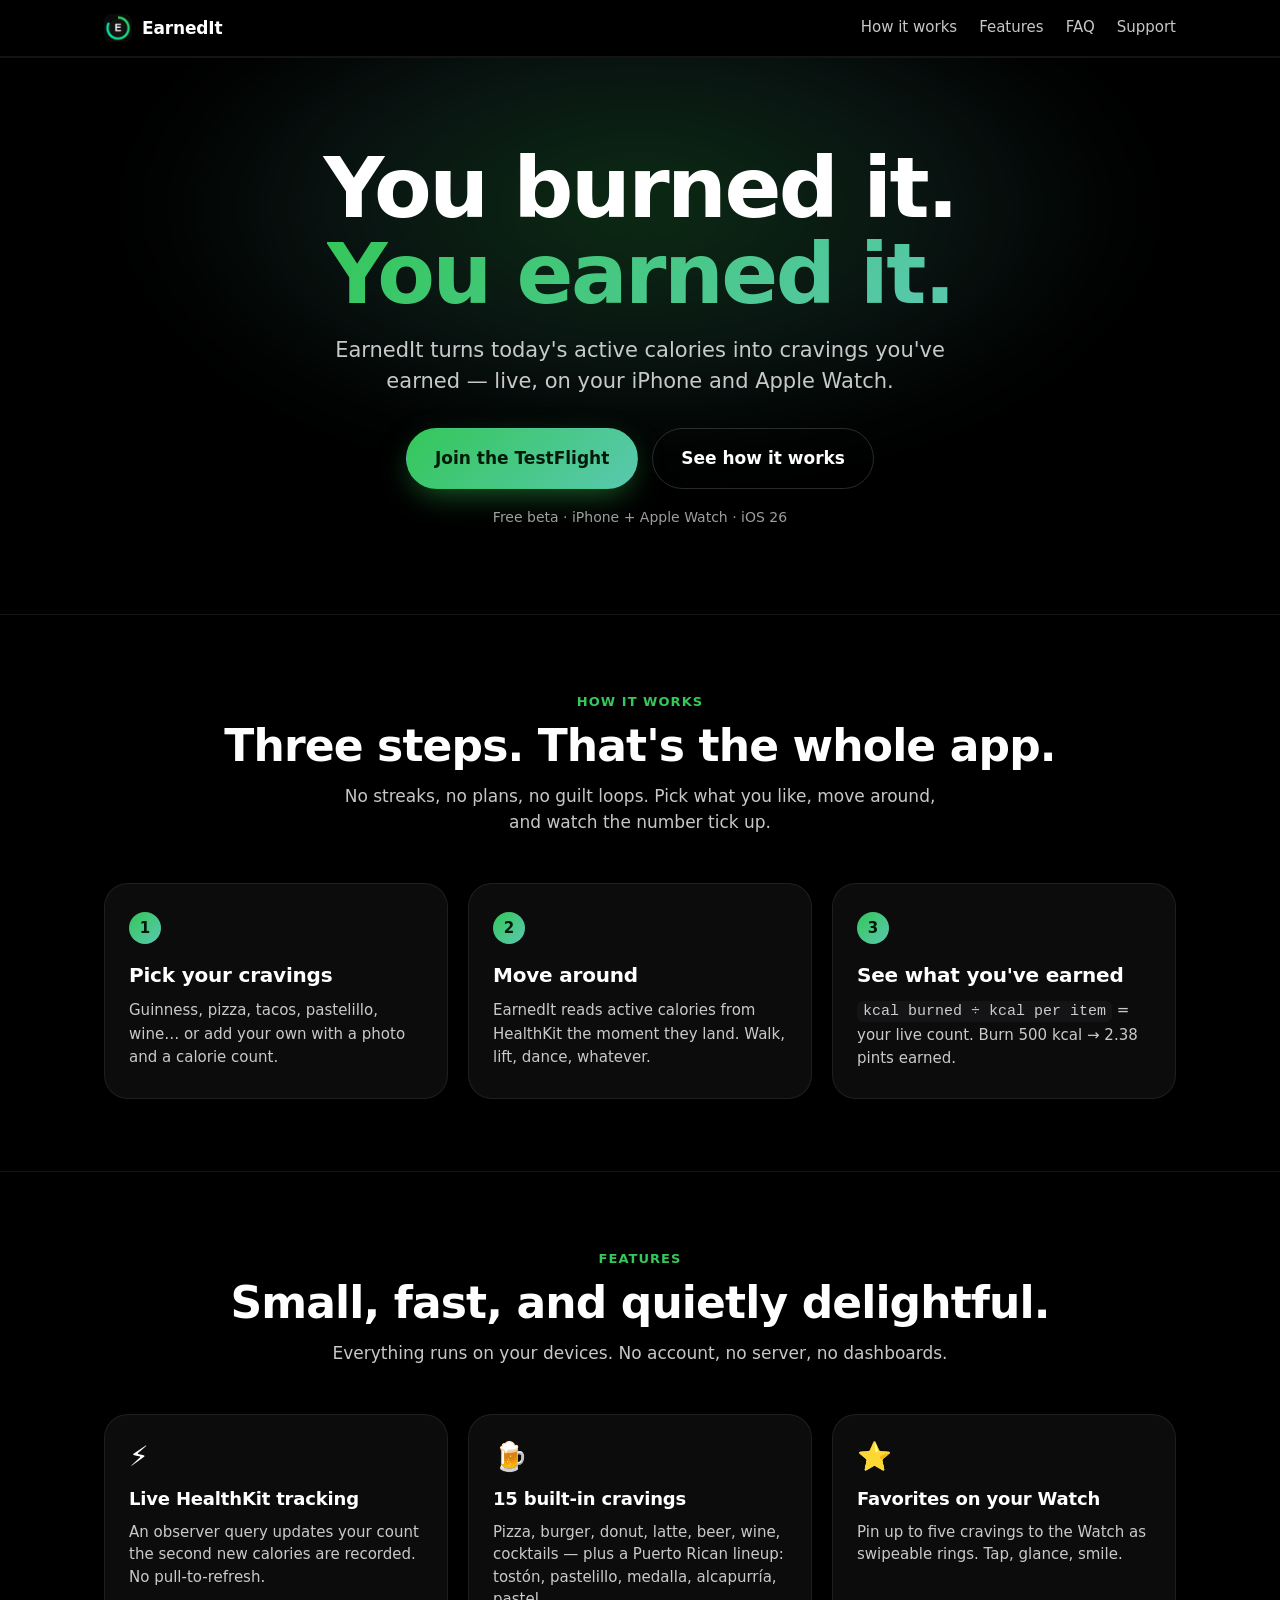
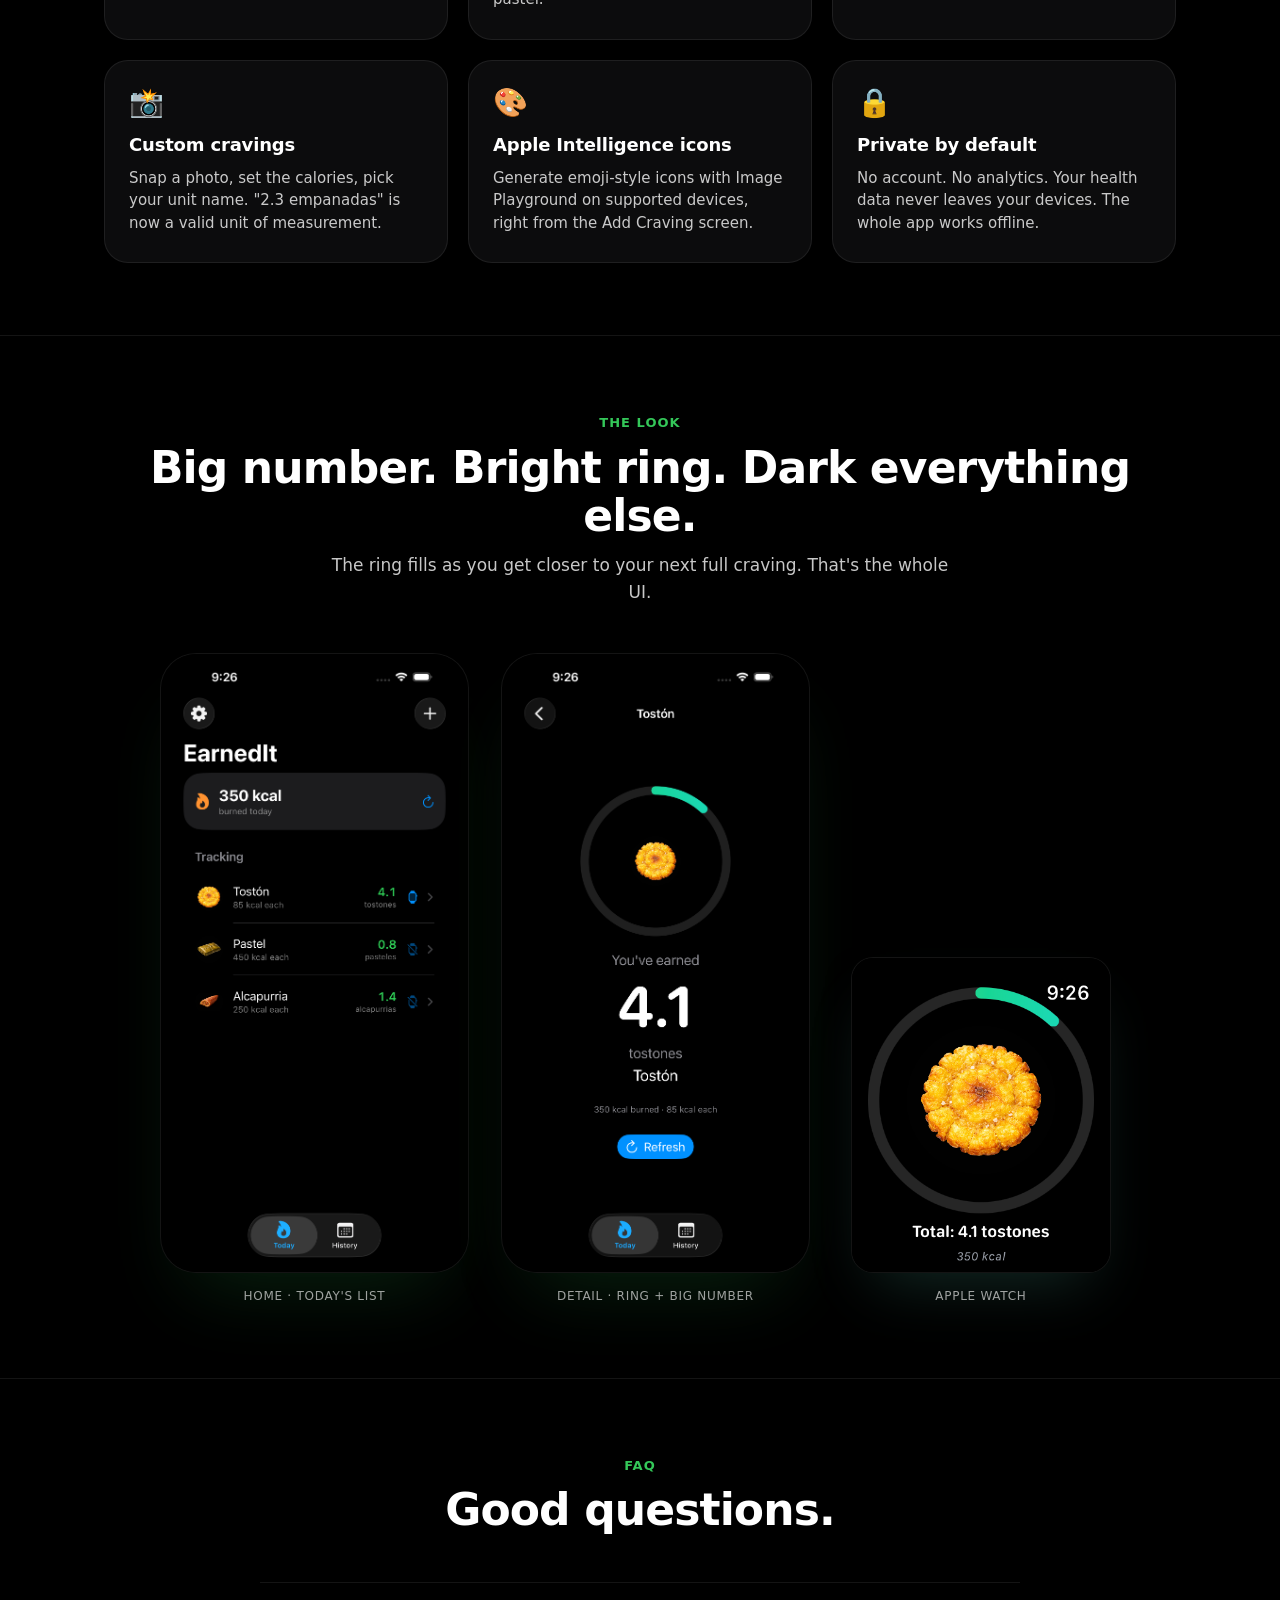
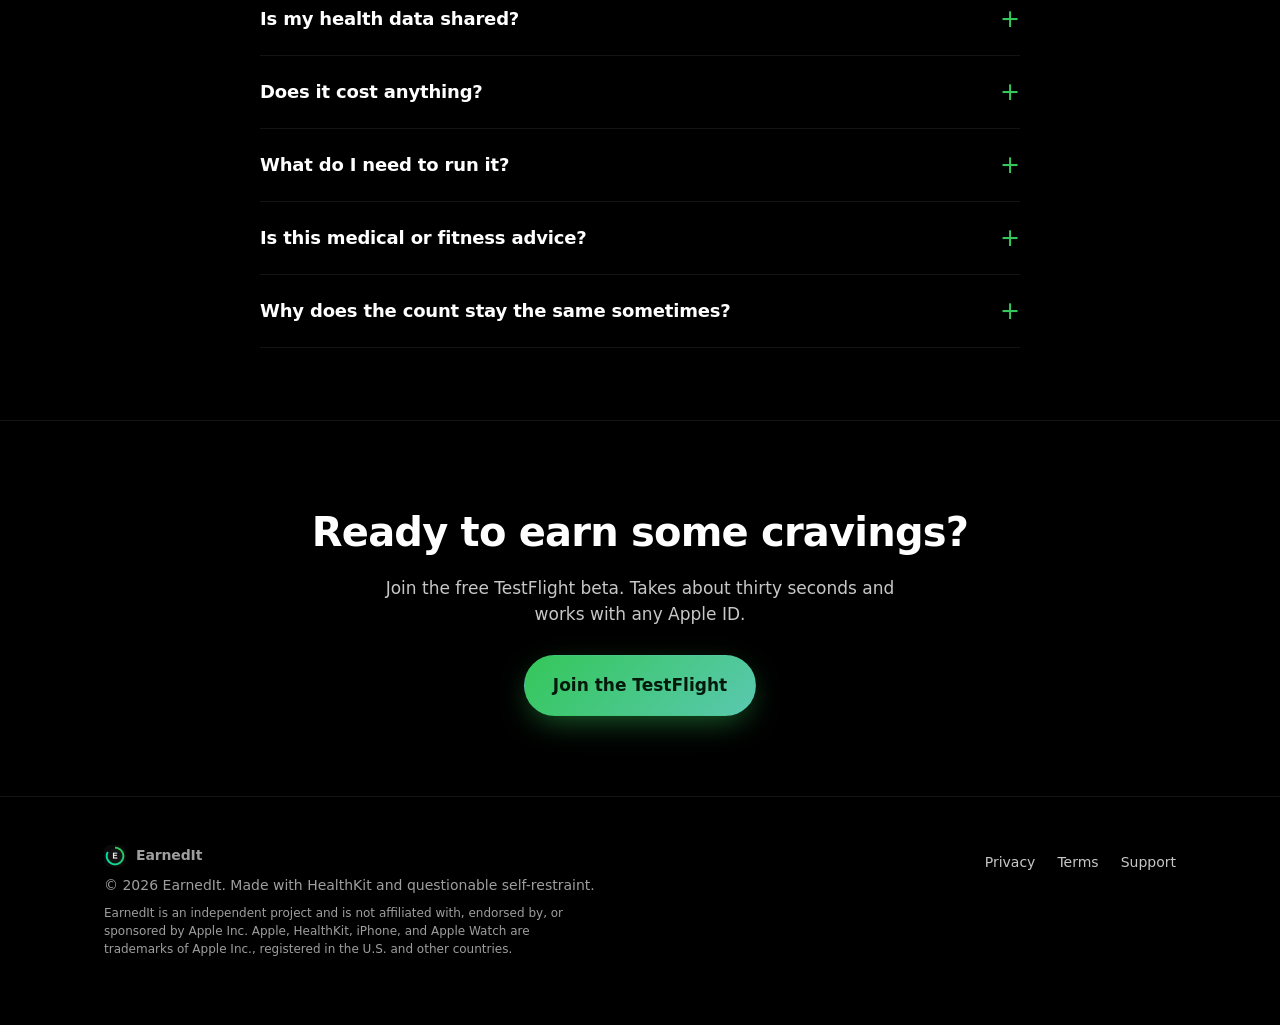
==== docs/index.html @ 1c911c13 "Add marketing site and legal docs for EarnedIt Static HTML landing page, HealthKit-aware privacy pol" ====
<!doctype html>
<html lang="en">
  <head>
    <meta charset="utf-8" />
    <meta name="viewport" content="width=device-width, initial-scale=1" />
    <title>EarnedIt — You burned it. You earned it.</title>
    <meta
      name="description"
      content="EarnedIt turns your daily active calories into cravings you've earned. A playful iPhone + Apple Watch app powered by HealthKit."
    />
    <meta name="theme-color" content="#000000" />

    <meta property="og:title" content="EarnedIt — You burned it. You earned it." />
    <meta
      property="og:description"
      content="Turn today's active calories into cravings you've earned. iPhone + Apple Watch."
    />
    <meta property="og:type" content="website" />
    <meta property="og:url" content="https://earnedit.ron-media.com/" />
    <meta property="og:image" content="https://earnedit.ron-media.com/assets/icon.png" />
    <meta name="twitter:card" content="summary_large_image" />

    <link rel="icon" type="image/png" href="assets/icon.png" />
    <link rel="apple-touch-icon" href="assets/icon.png" />
    <link rel="stylesheet" href="styles.css" />
  </head>
  <body>
    <header class="site-header">
      <div class="container">
        <a href="/" class="brand plain">
          <img src="assets/icon.png" alt="" />
          <span>EarnedIt</span>
        </a>
        <nav class="nav-links" aria-label="Primary">
          <a href="#how">How it works</a>
          <a href="#features">Features</a>
          <a href="#faq">FAQ</a>
          <a href="support.html">Support</a>
        </nav>
      </div>
    </header>

    <main>
      <section class="hero">
        <div class="container">
          <h1>
            You burned it.<br />
            <span class="gradient-text">You earned it.</span>
          </h1>
          <p class="lede">
            EarnedIt turns today's active calories into cravings you've
            earned — live, on your iPhone and Apple Watch.
          </p>
          <div class="cta-row">
            <a class="btn btn-primary" href="#testflight">
              Join the TestFlight
            </a>
            <a class="btn btn-ghost" href="#how">See how it works</a>
          </div>
          <p class="platforms">Free beta · iPhone + Apple Watch · iOS 26</p>
        </div>
      </section>

      <section id="how">
        <div class="container">
          <div class="section-head">
            <span class="eyebrow">How it works</span>
            <h2>Three steps. That's the whole app.</h2>
            <p>
              No streaks, no plans, no guilt loops. Pick what you like, move
              around, and watch the number tick up.
            </p>
          </div>

          <div class="steps">
            <div class="step">
              <div class="num">1</div>
              <h3>Pick your cravings</h3>
              <p>
                Guinness, pizza, tacos, pastelillo, wine… or add your own with
                a photo and a calorie count.
              </p>
            </div>
            <div class="step">
              <div class="num">2</div>
              <h3>Move around</h3>
              <p>
                EarnedIt reads active calories from HealthKit the moment they
                land. Walk, lift, dance, whatever.
              </p>
            </div>
            <div class="step">
              <div class="num">3</div>
              <h3>See what you've earned</h3>
              <p>
                <code
                  style="
                    background: var(--bg-elev-2);
                    padding: 2px 6px;
                    border-radius: 6px;
                  "
                  >kcal burned ÷ kcal per item</code
                >
                = your live count. Burn 500 kcal → 2.38 pints earned.
              </p>
            </div>
          </div>
        </div>
      </section>

      <section id="features">
        <div class="container">
          <div class="section-head">
            <span class="eyebrow">Features</span>
            <h2>Small, fast, and quietly delightful.</h2>
            <p>
              Everything runs on your devices. No account, no server, no
              dashboards.
            </p>
          </div>

          <div class="features">
            <div class="feature">
              <span class="icon">⚡</span>
              <h3>Live HealthKit tracking</h3>
              <p>
                An observer query updates your count the second new calories
                are recorded. No pull-to-refresh.
              </p>
            </div>
            <div class="feature">
              <span class="icon">🍺</span>
              <h3>15 built-in cravings</h3>
              <p>
                Pizza, burger, donut, latte, beer, wine, cocktails — plus a
                Puerto Rican lineup: tostón, pastelillo, medalla, alcapurría,
                pastel.
              </p>
            </div>
            <div class="feature">
              <span class="icon">⭐</span>
              <h3>Favorites on your Watch</h3>
              <p>
                Pin up to five cravings to the Watch as swipeable rings. Tap,
                glance, smile.
              </p>
            </div>
            <div class="feature">
              <span class="icon">📸</span>
              <h3>Custom cravings</h3>
              <p>
                Snap a photo, set the calories, pick your unit name. "2.3
                empanadas" is now a valid unit of measurement.
              </p>
            </div>
            <div class="feature">
              <span class="icon">🎨</span>
              <h3>Apple Intelligence icons</h3>
              <p>
                Generate emoji-style icons with Image Playground on supported
                devices, right from the Add Craving screen.
              </p>
            </div>
            <div class="feature">
              <span class="icon">🔒</span>
              <h3>Private by default</h3>
              <p>
                No account. No analytics. Your health data never leaves your
                devices. The whole app works offline.
              </p>
            </div>
          </div>
        </div>
      </section>

      <section id="preview">
        <div class="container">
          <div class="section-head">
            <span class="eyebrow">The look</span>
            <h2>Big number. Bright ring. Dark everything else.</h2>
            <p>
              The ring fills as you get closer to your next full craving.
              That's the whole UI.
            </p>
          </div>

          <div class="screenshots" aria-label="App previews">
            <figure class="shot-phone">
              <img
                src="assets/screenshot-phone-list.png"
                alt="EarnedIt home screen on iPhone showing Tostón, Pastel, and Alcapurría with live earned counts"
                loading="lazy"
                width="1206"
                height="2622"
              />
              <figcaption>Home · today's list</figcaption>
            </figure>
            <figure class="shot-phone">
              <img
                src="assets/screenshot-phone-detail.png"
                alt="Tostón detail screen showing 4.1 tostones earned from 350 kcal burned"
                loading="lazy"
                width="1206"
                height="2622"
              />
              <figcaption>Detail · ring + big number</figcaption>
            </figure>
            <figure class="shot-watch">
              <img
                src="assets/screenshot-watch.png"
                alt="Apple Watch showing 4.1 tostones earned in a green progress ring"
                loading="lazy"
                width="410"
                height="502"
              />
              <figcaption>Apple Watch</figcaption>
            </figure>
          </div>
        </div>
      </section>

      <section id="faq">
        <div class="container">
          <div class="section-head">
            <span class="eyebrow">FAQ</span>
            <h2>Good questions.</h2>
          </div>

          <div class="faq">
            <details>
              <summary>Is my health data shared?</summary>
              <p>
                No. EarnedIt reads active energy locally through HealthKit and
                uses it only to do the math on your device. There are no
                servers, no analytics, and no third parties. It even works
                offline.
              </p>
            </details>
            <details>
              <summary>Does it cost anything?</summary>
              <p>
                No. The TestFlight beta is free. There are no ads, no
                subscriptions, and no in-app purchases.
              </p>
            </details>
            <details>
              <summary>What do I need to run it?</summary>
              <p>
                An iPhone on iOS 26 or later. An Apple Watch on watchOS 26 is
                optional but makes the app noticeably more fun.
              </p>
            </details>
            <details>
              <summary>Is this medical or fitness advice?</summary>
              <p>
                No. EarnedIt is a playful HealthKit toy, not a nutrition tracker
                or fitness coach. Don't use it to plan meals or training.
              </p>
            </details>
            <details>
              <summary>Why does the count stay the same sometimes?</summary>
              <p>
                Because HealthKit only has what your device has recorded.
                Carrying your phone or wearing your Watch helps. On the
                simulator you can seed data in the Health app → Active Energy →
                Add Data.
              </p>
            </details>
          </div>
        </div>
      </section>

      <section class="cta-banner">
        <div class="container">
          <h2>Ready to earn some cravings?</h2>
          <p>
            Join the free TestFlight beta. Takes about thirty seconds and
            works with any Apple ID.
          </p>
          <a class="btn btn-primary" href="#testflight" id="testflight">
            Join the TestFlight
          </a>
        </div>
      </section>
    </main>

    <footer class="site-footer">
      <div class="container">
        <div>
          <div class="brand plain" style="margin-bottom: 8px">
            <img src="assets/icon.png" alt="" style="width:22px;height:22px;border-radius:6px" />
            <span>EarnedIt</span>
          </div>
          <div>© <span id="year">2026</span> EarnedIt. Made with HealthKit and questionable self-restraint.</div>
          <p class="disclaimer">
            EarnedIt is an independent project and is not affiliated with,
            endorsed by, or sponsored by Apple Inc. Apple, HealthKit, iPhone,
            and Apple Watch are trademarks of Apple Inc., registered in the
            U.S. and other countries.
          </p>
        </div>
        <div class="foot-links">
          <a href="privacy.html">Privacy</a>
          <a href="terms.html">Terms</a>
          <a href="support.html">Support</a>
        </div>
      </div>
    </footer>

    <script>
      document.getElementById("year").textContent = new Date().getFullYear();
    </script>
  </body>
</html>
---- docs/styles.css ----
:root {
  --bg: #000000;
  --bg-elev: #0c0c0d;
  --bg-elev-2: #141416;
  --fg: #ffffff;
  --muted: rgba(255, 255, 255, 0.62);
  --muted-strong: rgba(255, 255, 255, 0.78);
  --border: rgba(255, 255, 255, 0.08);
  --border-strong: rgba(255, 255, 255, 0.16);
  --accent-start: #34c759;
  --accent-end: #5ac8b0;
  --accent-orange: #ff9500;
  --max-w: 1120px;
  --radius-sm: 10px;
  --radius-md: 16px;
  --radius-lg: 24px;
  --radius-pill: 999px;
  --font-system: -apple-system, BlinkMacSystemFont, "SF Pro Display",
    "SF Pro Rounded", "SF Pro Text", system-ui, "Segoe UI", Roboto, sans-serif;
}

* {
  box-sizing: border-box;
}

html {
  -webkit-text-size-adjust: 100%;
  scroll-behavior: smooth;
}

body {
  margin: 0;
  background: var(--bg);
  color: var(--fg);
  font-family: var(--font-system);
  font-size: 17px;
  line-height: 1.55;
  -webkit-font-smoothing: antialiased;
  text-rendering: optimizeLegibility;
}

img {
  max-width: 100%;
  height: auto;
  display: block;
}

a {
  color: var(--fg);
  text-decoration: none;
  border-bottom: 1px solid var(--border-strong);
  transition: border-color 0.15s ease;
}

a:hover {
  border-bottom-color: var(--accent-start);
}

a.plain,
a.plain:hover {
  border-bottom: none;
}

.container {
  max-width: var(--max-w);
  margin: 0 auto;
  padding: 0 24px;
}

/* -------- Header / nav -------- */
.site-header {
  position: sticky;
  top: 0;
  z-index: 10;
  background: rgba(0, 0, 0, 0.72);
  backdrop-filter: saturate(180%) blur(14px);
  -webkit-backdrop-filter: saturate(180%) blur(14px);
  border-bottom: 1px solid var(--border);
}

.site-header .container {
  display: flex;
  align-items: center;
  justify-content: space-between;
  height: 56px;
}

.brand {
  display: flex;
  align-items: center;
  gap: 10px;
  border: none;
  font-weight: 700;
  letter-spacing: -0.01em;
}

.brand img {
  width: 28px;
  height: 28px;
  border-radius: 7px;
}

.nav-links {
  display: flex;
  gap: 22px;
  font-size: 15px;
}

.nav-links a {
  color: var(--muted-strong);
  border: none;
}

.nav-links a:hover {
  color: var(--fg);
}

/* -------- Hero -------- */
.hero {
  position: relative;
  padding: 88px 0 72px;
  overflow: hidden;
  text-align: center;
}

.hero::before {
  content: "";
  position: absolute;
  inset: -20% 10% auto 10%;
  height: 520px;
  background: radial-gradient(
    ellipse at center,
    rgba(52, 199, 89, 0.22) 0%,
    rgba(90, 200, 176, 0.1) 40%,
    transparent 70%
  );
  filter: blur(30px);
  z-index: -1;
}

.hero h1 {
  margin: 0 0 18px;
  font-size: clamp(44px, 7vw, 84px);
  line-height: 1.02;
  letter-spacing: -0.03em;
  font-weight: 800;
}

.hero .gradient-text {
  background: linear-gradient(
    135deg,
    var(--accent-start) 0%,
    var(--accent-end) 100%
  );
  -webkit-background-clip: text;
  background-clip: text;
  color: transparent;
}

.hero p.lede {
  max-width: 640px;
  margin: 0 auto 32px;
  font-size: clamp(17px, 2vw, 21px);
  color: var(--muted-strong);
  line-height: 1.45;
}

.cta-row {
  display: flex;
  flex-wrap: wrap;
  gap: 14px;
  justify-content: center;
  align-items: center;
  margin-bottom: 18px;
}

.btn {
  display: inline-flex;
  align-items: center;
  justify-content: center;
  gap: 8px;
  padding: 16px 28px;
  border-radius: var(--radius-pill);
  font-weight: 600;
  font-size: 17px;
  border: 1px solid transparent;
  cursor: pointer;
  transition: transform 0.08s ease, box-shadow 0.2s ease, background 0.2s ease;
  text-decoration: none;
}

.btn-primary {
  background: linear-gradient(
    135deg,
    var(--accent-start) 0%,
    var(--accent-end) 100%
  );
  color: #031a0b;
  box-shadow: 0 10px 32px -8px rgba(52, 199, 89, 0.55);
}

.btn-primary:hover {
  transform: translateY(-1px);
  box-shadow: 0 14px 40px -8px rgba(52, 199, 89, 0.7);
  border: 1px solid transparent;
}

.btn-ghost {
  background: transparent;
  color: var(--fg);
  border-color: var(--border-strong);
}

.btn-ghost:hover {
  background: var(--bg-elev);
  border-color: var(--fg);
}

.hero .platforms {
  font-size: 14px;
  color: var(--muted);
  margin-top: 8px;
}

/* -------- Section baseline -------- */
section {
  padding: 72px 0;
  border-top: 1px solid var(--border);
}

.section-head {
  text-align: center;
  margin-bottom: 48px;
}

.section-head .eyebrow {
  display: inline-block;
  font-size: 13px;
  letter-spacing: 0.08em;
  text-transform: uppercase;
  color: var(--accent-start);
  margin-bottom: 10px;
  font-weight: 600;
}

.section-head h2 {
  margin: 0 0 12px;
  font-size: clamp(30px, 4.5vw, 44px);
  letter-spacing: -0.02em;
  line-height: 1.1;
}

.section-head p {
  max-width: 620px;
  margin: 0 auto;
  color: var(--muted-strong);
  font-size: 17px;
}

/* -------- How it works -------- */
.steps {
  display: grid;
  grid-template-columns: repeat(3, 1fr);
  gap: 20px;
}

.step {
  background: var(--bg-elev);
  border: 1px solid var(--border);
  border-radius: var(--radius-lg);
  padding: 28px 24px;
  position: relative;
}

.step .num {
  display: inline-flex;
  align-items: center;
  justify-content: center;
  width: 32px;
  height: 32px;
  border-radius: 50%;
  background: linear-gradient(
    135deg,
    var(--accent-start) 0%,
    var(--accent-end) 100%
  );
  color: #031a0b;
  font-weight: 700;
  font-size: 15px;
  margin-bottom: 16px;
}

.step h3 {
  margin: 0 0 8px;
  font-size: 20px;
  letter-spacing: -0.01em;
}

.step p {
  margin: 0;
  color: var(--muted-strong);
  font-size: 15px;
}

/* -------- Features grid -------- */
.features {
  display: grid;
  grid-template-columns: repeat(3, 1fr);
  gap: 20px;
}

.feature {
  background: var(--bg-elev);
  border: 1px solid var(--border);
  border-radius: var(--radius-lg);
  padding: 28px 24px;
}

.feature .icon {
  font-size: 28px;
  line-height: 1;
  margin-bottom: 14px;
  display: inline-block;
}

.feature h3 {
  margin: 0 0 8px;
  font-size: 18px;
  letter-spacing: -0.01em;
}

.feature p {
  margin: 0;
  color: var(--muted-strong);
  font-size: 15px;
  line-height: 1.5;
}

/* -------- Screenshots -------- */
.screenshots {
  display: grid;
  grid-template-columns: 1fr 1fr 0.9fr;
  gap: 32px;
  align-items: end;
  justify-items: center;
  max-width: 960px;
  margin: 0 auto;
}

.screenshots figure {
  margin: 0;
  display: flex;
  flex-direction: column;
  align-items: center;
  gap: 14px;
  width: 100%;
}

.screenshots img {
  width: 100%;
  height: auto;
  max-height: 620px;
  object-fit: contain;
  border-radius: 36px;
  border: 1px solid var(--border);
  box-shadow:
    0 40px 80px -30px rgba(52, 199, 89, 0.18),
    0 20px 50px -20px rgba(0, 0, 0, 0.6);
  background: var(--bg);
}

.screenshots .shot-watch img {
  border-radius: 22px;
  max-width: 260px;
  max-height: 320px;
  box-shadow:
    0 30px 60px -24px rgba(90, 200, 176, 0.22),
    0 14px 36px -14px rgba(0, 0, 0, 0.5);
}

.screenshots figcaption {
  font-size: 12px;
  color: var(--muted);
  letter-spacing: 0.06em;
  text-transform: uppercase;
  text-align: center;
}

/* -------- FAQ -------- */
.faq {
  max-width: 760px;
  margin: 0 auto;
}

.faq details {
  border-top: 1px solid var(--border);
  padding: 22px 0;
}

.faq details:last-child {
  border-bottom: 1px solid var(--border);
}

.faq summary {
  cursor: pointer;
  font-weight: 600;
  font-size: 18px;
  list-style: none;
  display: flex;
  justify-content: space-between;
  align-items: center;
  gap: 16px;
  letter-spacing: -0.01em;
}

.faq summary::-webkit-details-marker {
  display: none;
}

.faq summary::after {
  content: "+";
  color: var(--accent-start);
  font-size: 24px;
  line-height: 1;
  font-weight: 400;
  transition: transform 0.2s ease;
}

.faq details[open] summary::after {
  transform: rotate(45deg);
}

.faq details p {
  margin: 12px 0 0;
  color: var(--muted-strong);
  line-height: 1.6;
}

/* -------- CTA banner -------- */
.cta-banner {
  text-align: center;
  padding: 80px 0;
}

.cta-banner h2 {
  font-size: clamp(28px, 4vw, 40px);
  letter-spacing: -0.02em;
  margin: 0 0 12px;
}

.cta-banner p {
  margin: 0 auto 28px;
  max-width: 520px;
  color: var(--muted-strong);
}

/* -------- Footer -------- */
.site-footer {
  border-top: 1px solid var(--border);
  padding: 48px 0 56px;
  color: var(--muted);
  font-size: 14px;
}

.site-footer .container {
  display: flex;
  flex-wrap: wrap;
  justify-content: space-between;
  gap: 24px;
  align-items: baseline;
}

.site-footer .foot-links {
  display: flex;
  gap: 22px;
  flex-wrap: wrap;
}

.site-footer a {
  color: var(--muted-strong);
  border: none;
}

.site-footer a:hover {
  color: var(--fg);
}

.disclaimer {
  max-width: 480px;
  margin-top: 8px;
  font-size: 12px;
  line-height: 1.5;
}

/* -------- Legal / long-form page -------- */
.legal {
  max-width: 760px;
  margin: 0 auto;
  padding: 72px 24px 96px;
}

.legal h1 {
  font-size: clamp(32px, 5vw, 44px);
  letter-spacing: -0.02em;
  margin: 0 0 8px;
}

.legal .effective {
  color: var(--muted);
  font-size: 14px;
  margin-bottom: 40px;
}

.legal h2 {
  margin: 40px 0 12px;
  font-size: 22px;
  letter-spacing: -0.01em;
}

.legal h3 {
  margin: 28px 0 8px;
  font-size: 17px;
  letter-spacing: -0.005em;
}

.legal p,
.legal li {
  color: var(--muted-strong);
  line-height: 1.65;
}

.legal ul {
  padding-left: 22px;
}

.legal li {
  margin-bottom: 8px;
}

.legal strong {
  color: var(--fg);
}

.legal .callout {
  margin: 20px 0;
  padding: 18px 20px;
  border-radius: var(--radius-md);
  border: 1px solid var(--border-strong);
  background: var(--bg-elev);
}

.legal .callout p {
  margin: 0;
  color: var(--fg);
}

.legal code {
  background: var(--bg-elev-2);
  padding: 2px 6px;
  border-radius: 6px;
  font-size: 0.92em;
}

.back-link {
  display: inline-flex;
  align-items: center;
  gap: 6px;
  color: var(--muted-strong);
  border: none;
  font-size: 14px;
  margin-bottom: 24px;
}

.back-link:hover {
  color: var(--fg);
}

/* -------- Responsive -------- */
@media (max-width: 860px) {
  .steps,
  .features {
    grid-template-columns: repeat(2, 1fr);
  }

  .screenshots {
    grid-template-columns: 1fr 1fr;
    max-width: 560px;
  }

  .screenshots .shot-watch {
    grid-column: 1 / -1;
    max-width: 280px;
    margin: 0 auto;
  }
}

@media (max-width: 640px) {
  .hero {
    padding: 64px 0 48px;
  }

  section {
    padding: 56px 0;
  }

  .steps,
  .features {
    grid-template-columns: 1fr;
  }

  .screenshots {
    grid-template-columns: 1fr;
    max-width: 360px;
    margin: 0 auto;
  }

  .nav-links {
    display: none;
  }

  .site-footer .container {
    flex-direction: column;
    align-items: flex-start;
  }

  .btn {
    padding: 14px 22px;
    font-size: 16px;
  }
}

/* -------- Reduced motion -------- */
@media (prefers-reduced-motion: reduce) {
  *,
  *::before,
  *::after {
    transition: none !important;
    animation: none !important;
    scroll-behavior: auto !important;
  }
}
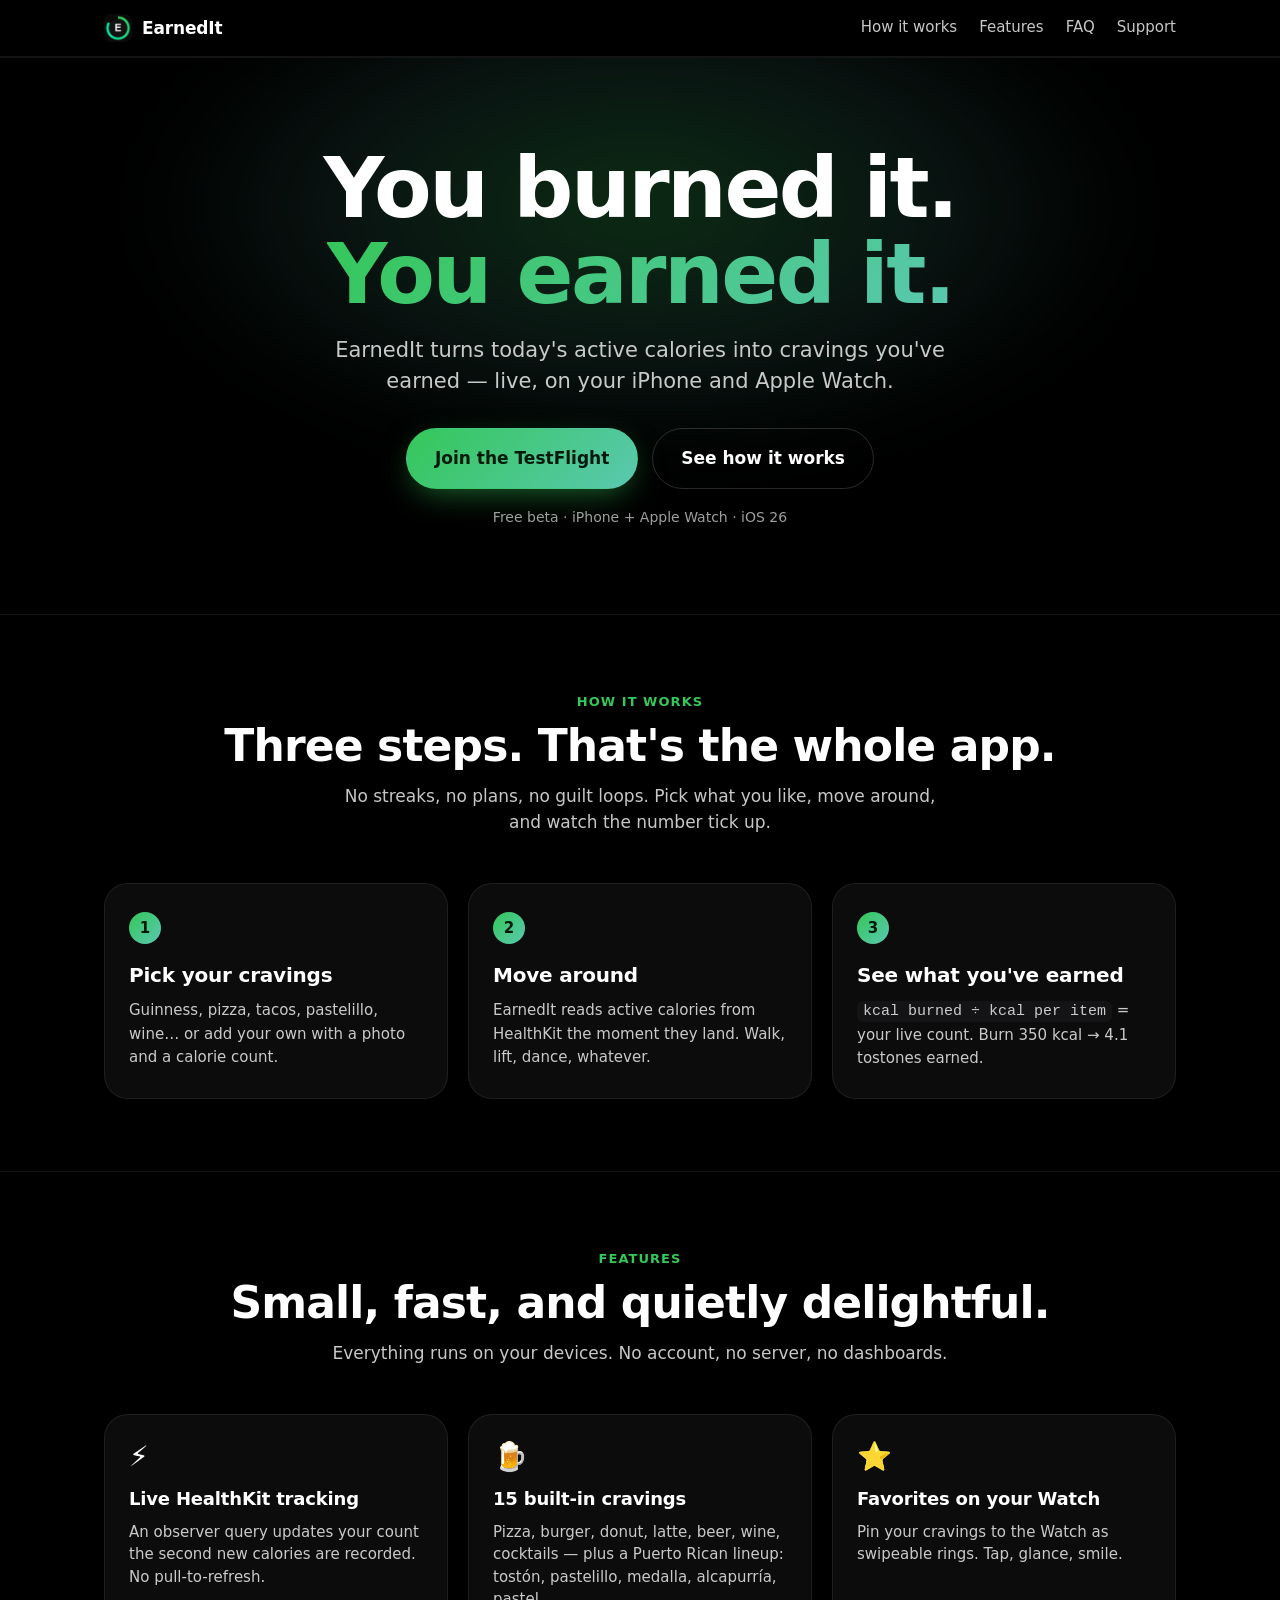
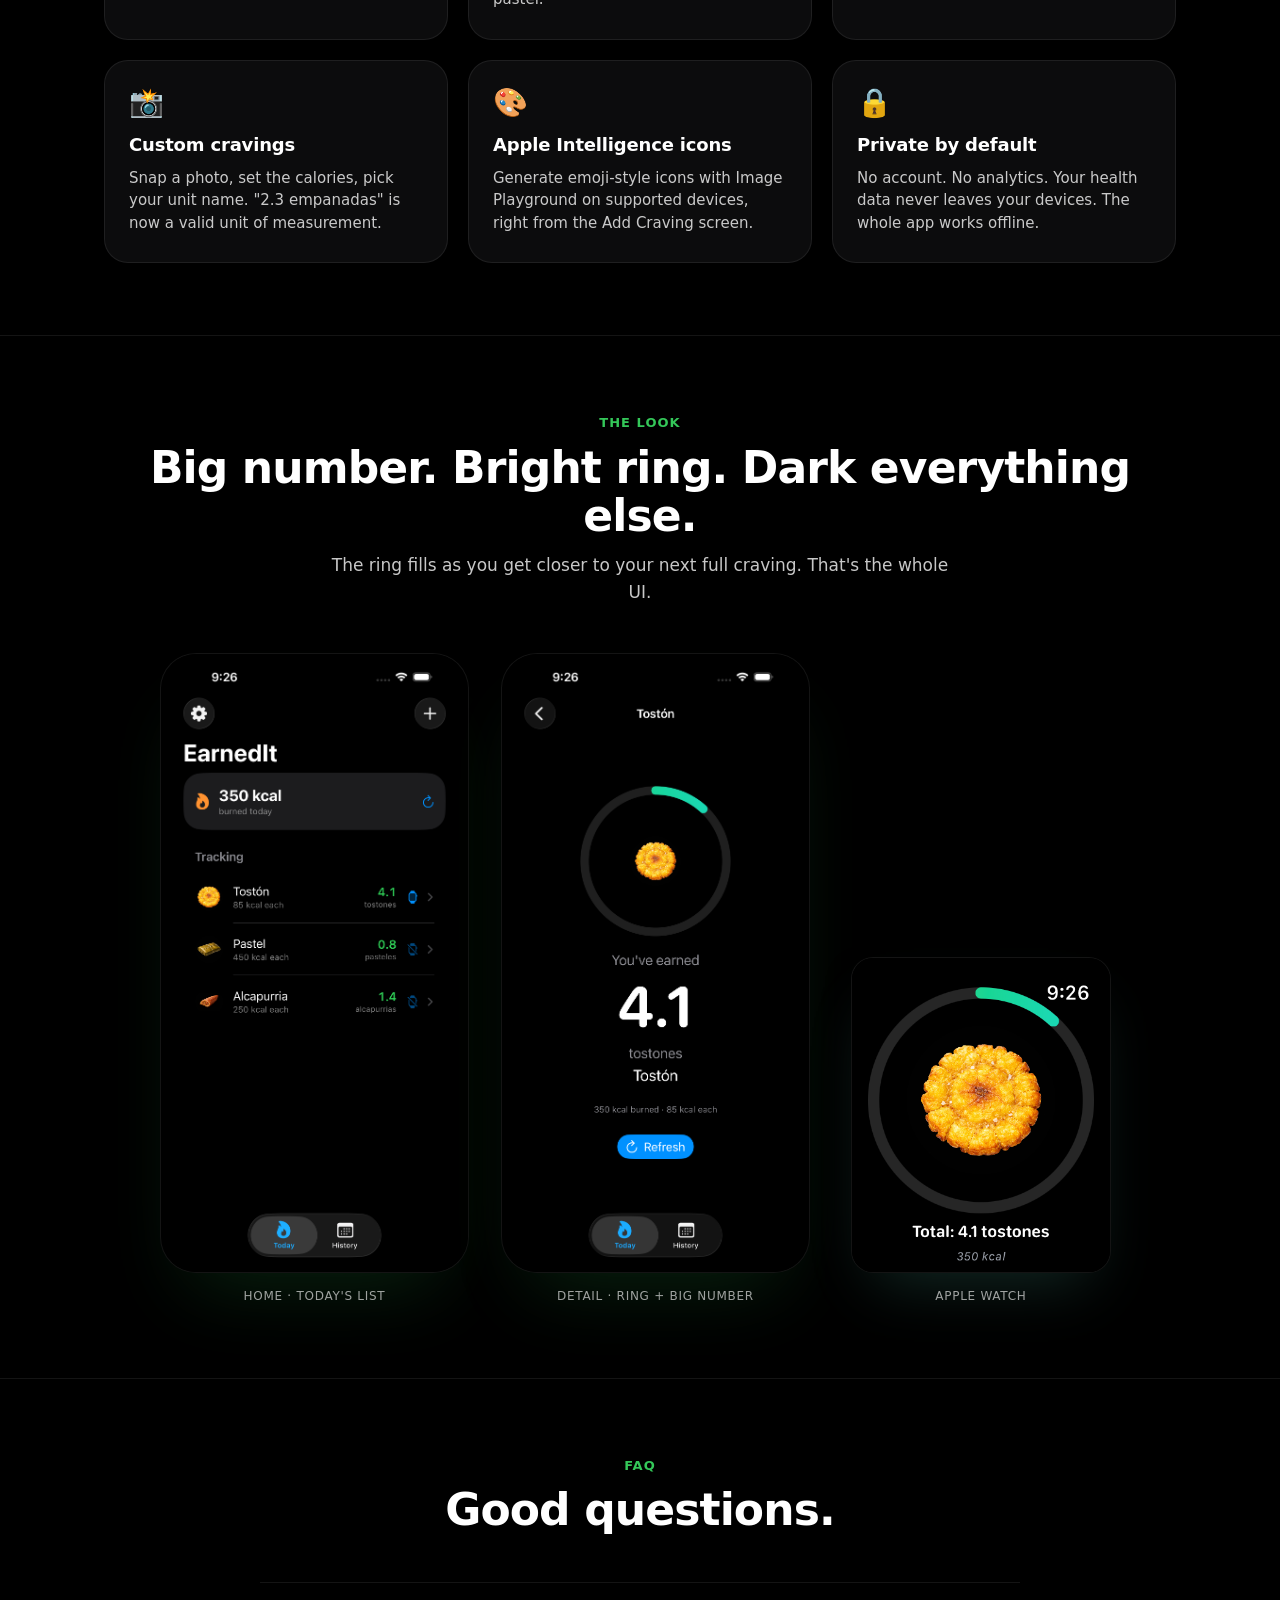
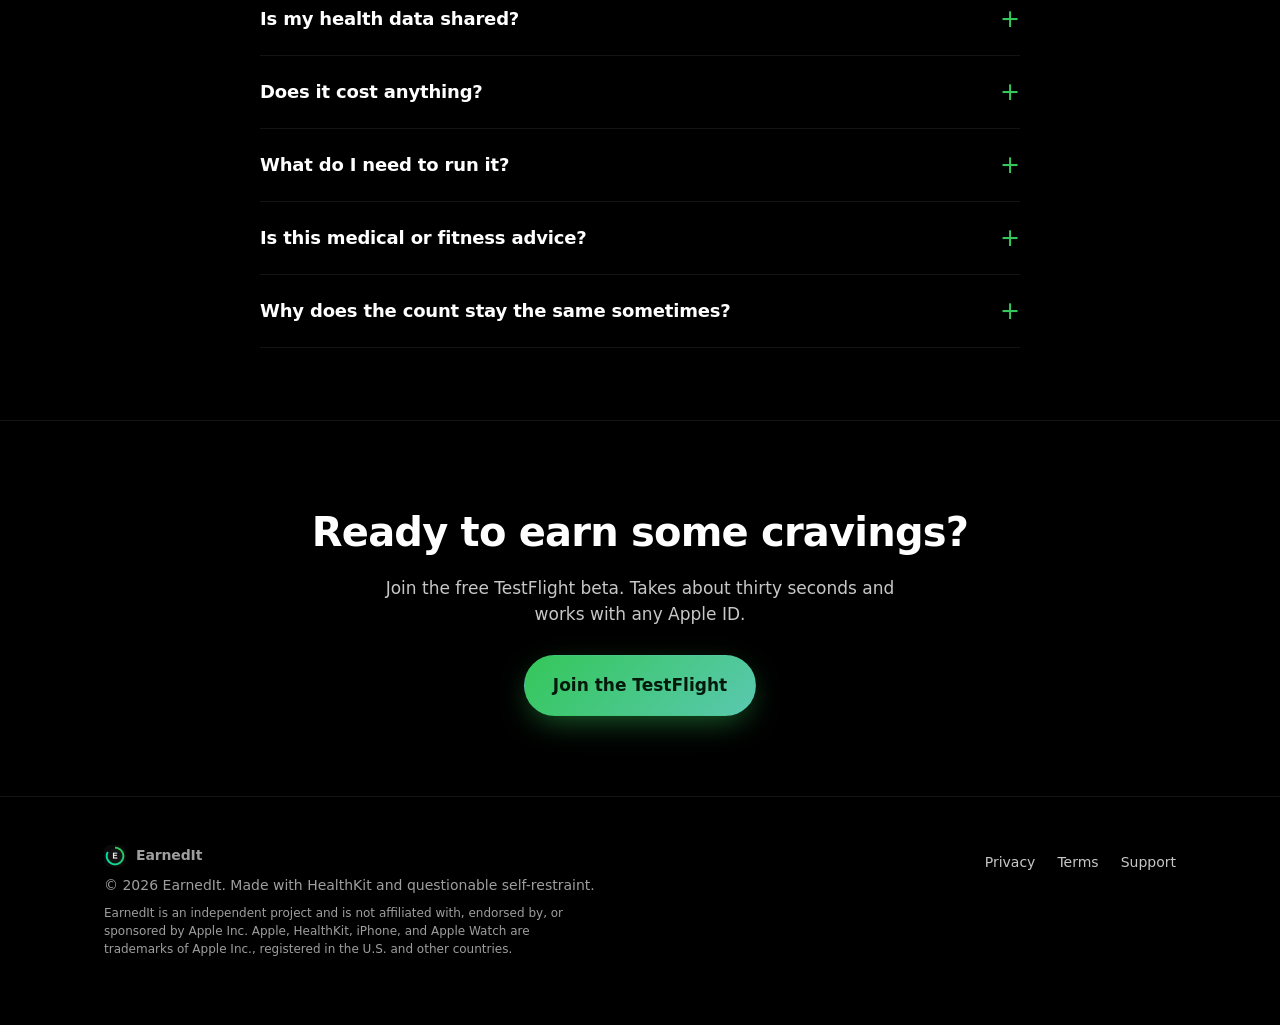
==== commit d7e6de4a: "Update landing copy to match current app state - Step 3 example uses tostones (matching the screensh" ====
--- a/docs/index.html
+++ b/docs/index.html
@@ -52,7 +52,7 @@
             earned — live, on your iPhone and Apple Watch.
           </p>
           <div class="cta-row">
-            <a class="btn btn-primary" href="#testflight">
+            <a class="btn btn-primary" href="https://testflight.apple.com/join/3VK6Qdk6">
               Join the TestFlight
             </a>
             <a class="btn btn-ghost" href="#how">See how it works</a>
@@ -101,7 +101,7 @@
                   "
                   >kcal burned ÷ kcal per item</code
                 >
-                = your live count. Burn 500 kcal → 2.38 pints earned.
+                = your live count. Burn 350 kcal → 4.1 tostones earned.
               </p>
             </div>
           </div>
@@ -141,7 +141,7 @@
               <span class="icon">⭐</span>
               <h3>Favorites on your Watch</h3>
               <p>
-                Pin up to five cravings to the Watch as swipeable rings. Tap,
+                Pin your cravings to the Watch as swipeable rings. Tap,
                 glance, smile.
               </p>
             </div>
@@ -277,7 +277,7 @@
             Join the free TestFlight beta. Takes about thirty seconds and
             works with any Apple ID.
           </p>
-          <a class="btn btn-primary" href="#testflight" id="testflight">
+          <a class="btn btn-primary" href="https://testflight.apple.com/join/3VK6Qdk6" id="testflight">
             Join the TestFlight
           </a>
         </div>
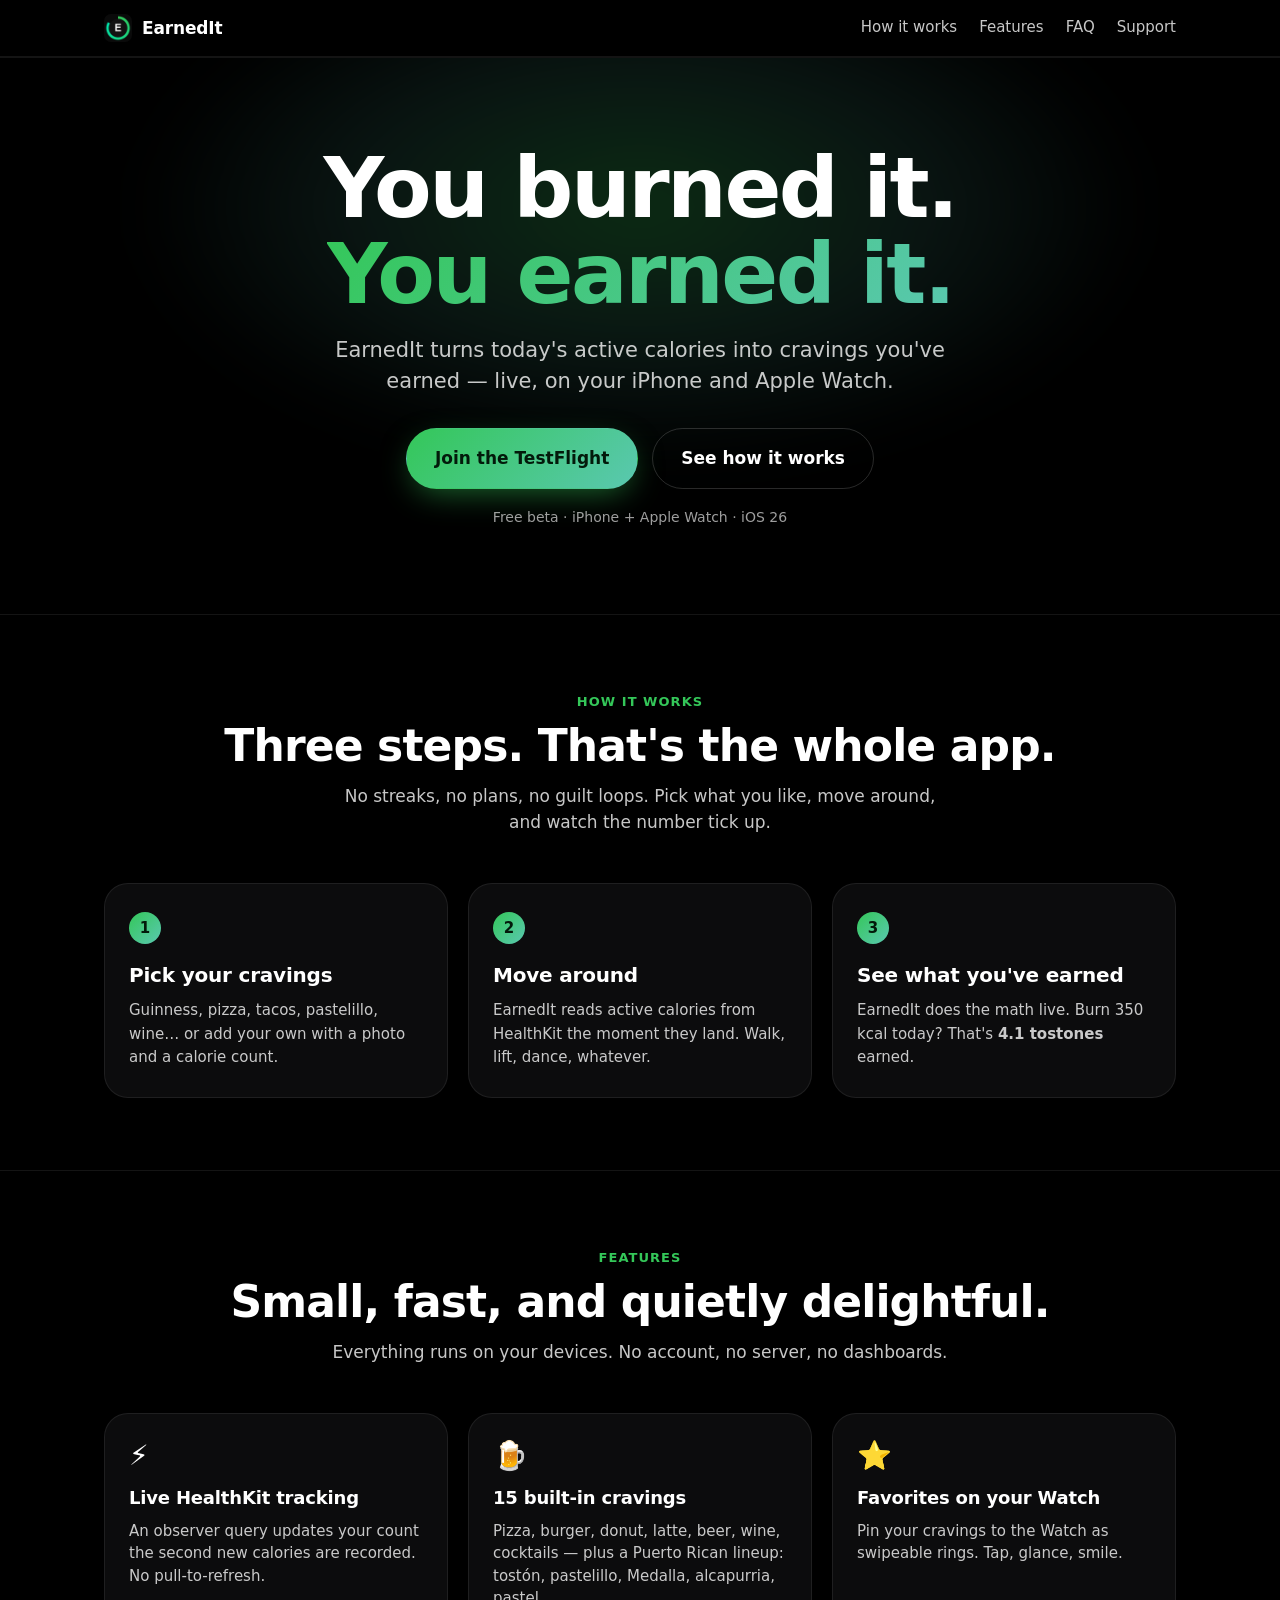
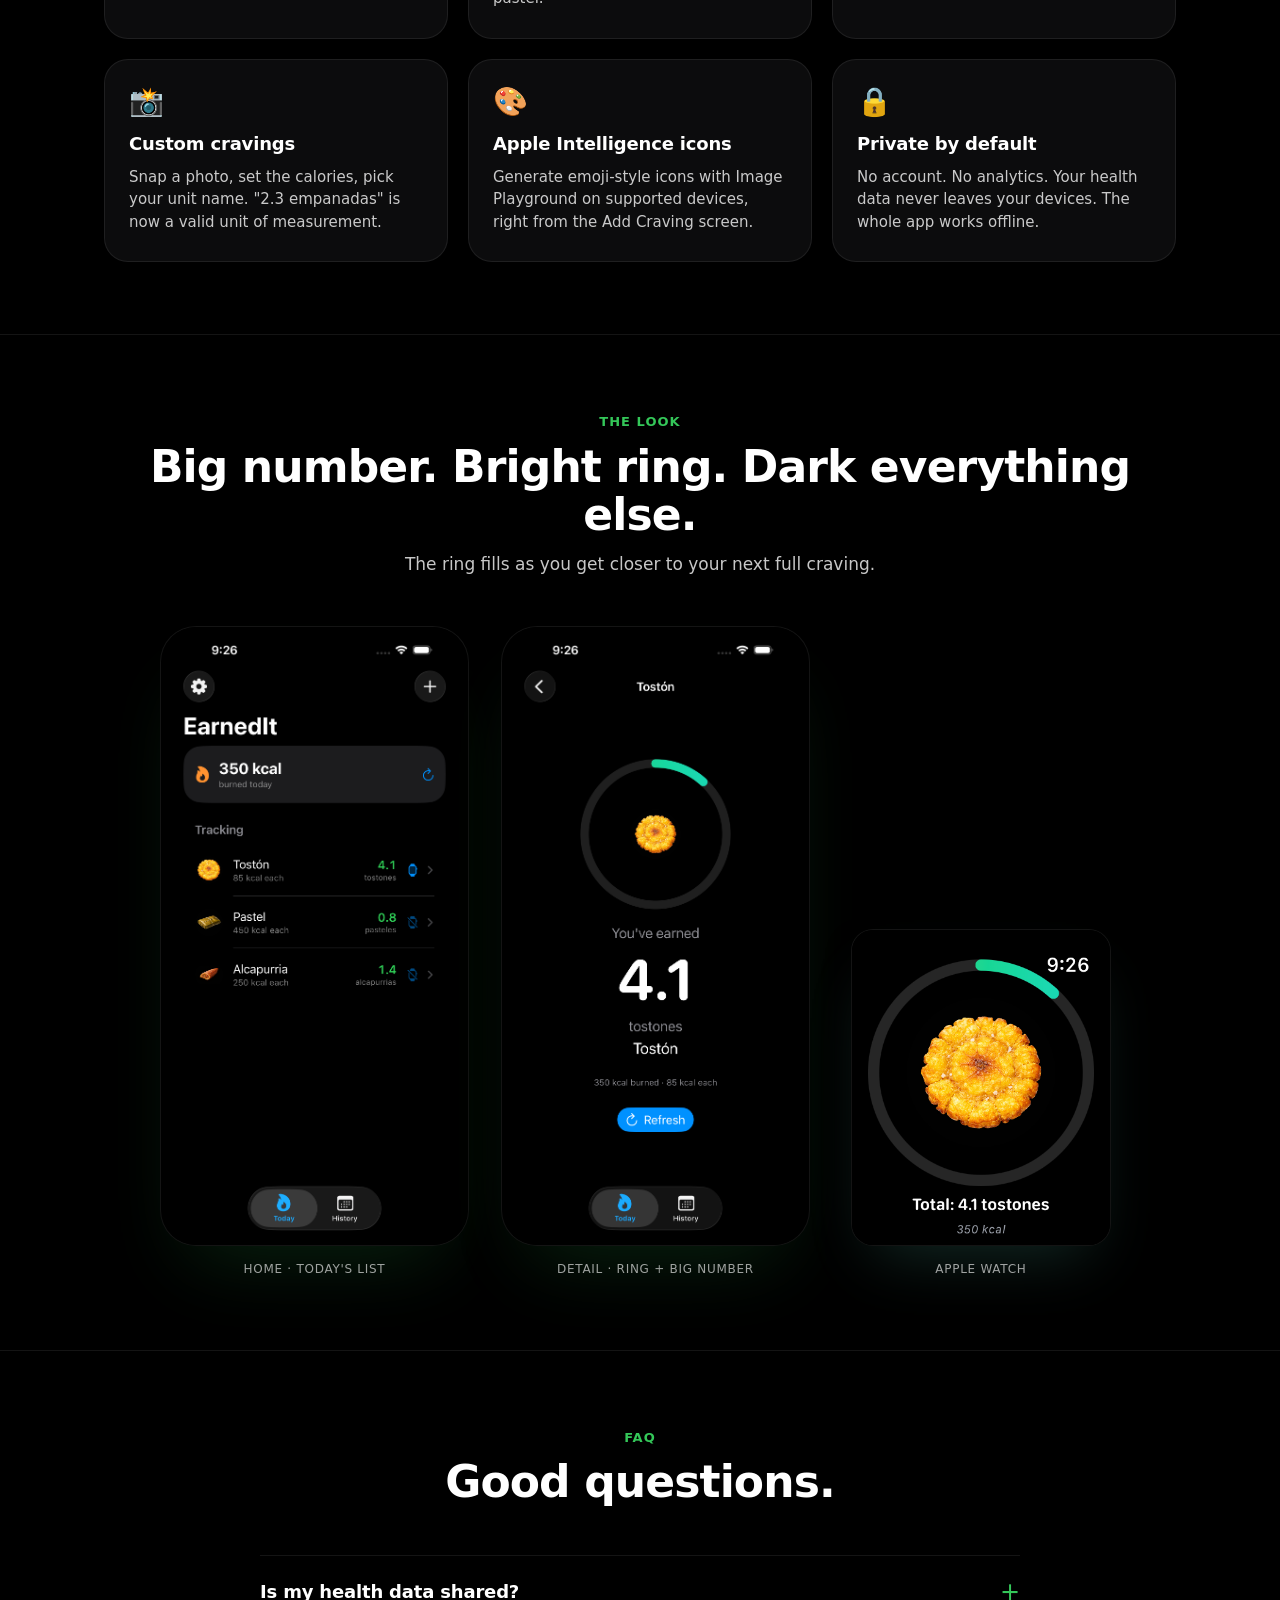
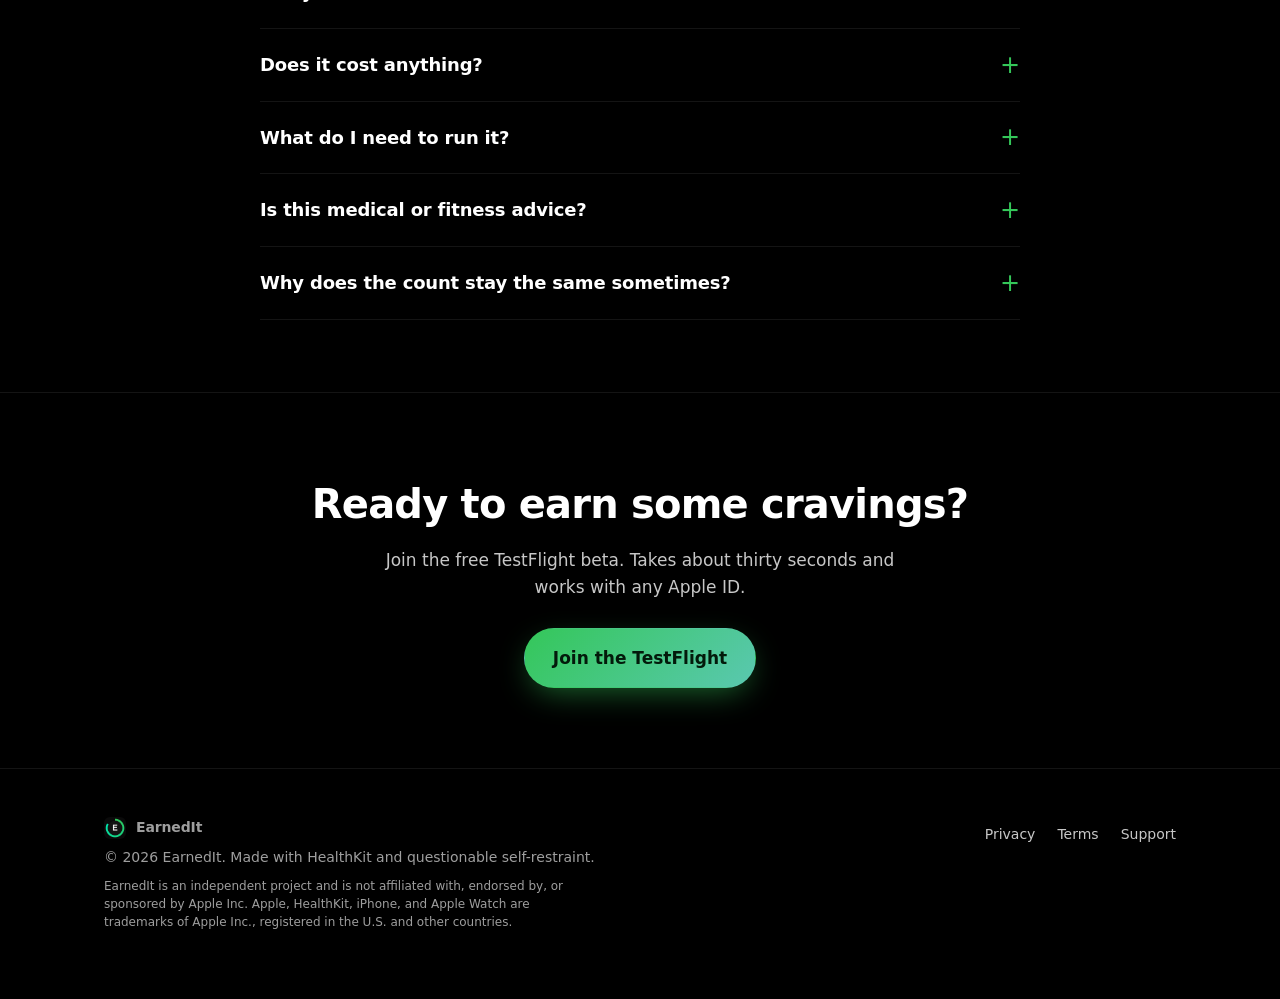
==== commit 02adc4b2: "Tighten landing page copy - Simplify Step 3: drop the formula/code block for a plain-English line - " ====
--- a/docs/index.html
+++ b/docs/index.html
@@ -93,15 +93,8 @@
               <div class="num">3</div>
               <h3>See what you've earned</h3>
               <p>
-                <code
-                  style="
-                    background: var(--bg-elev-2);
-                    padding: 2px 6px;
-                    border-radius: 6px;
-                  "
-                  >kcal burned ÷ kcal per item</code
-                >
-                = your live count. Burn 350 kcal → 4.1 tostones earned.
+                EarnedIt does the math live. Burn 350 kcal today? That's
+                <strong>4.1 tostones</strong> earned.
               </p>
             </div>
           </div>
@@ -133,7 +126,7 @@
               <h3>15 built-in cravings</h3>
               <p>
                 Pizza, burger, donut, latte, beer, wine, cocktails — plus a
-                Puerto Rican lineup: tostón, pastelillo, medalla, alcapurría,
+                Puerto Rican lineup: tostón, pastelillo, Medalla, alcapurria,
                 pastel.
               </p>
             </div>
@@ -180,7 +173,6 @@
             <h2>Big number. Bright ring. Dark everything else.</h2>
             <p>
               The ring fills as you get closer to your next full craving.
-              That's the whole UI.
             </p>
           </div>
 
